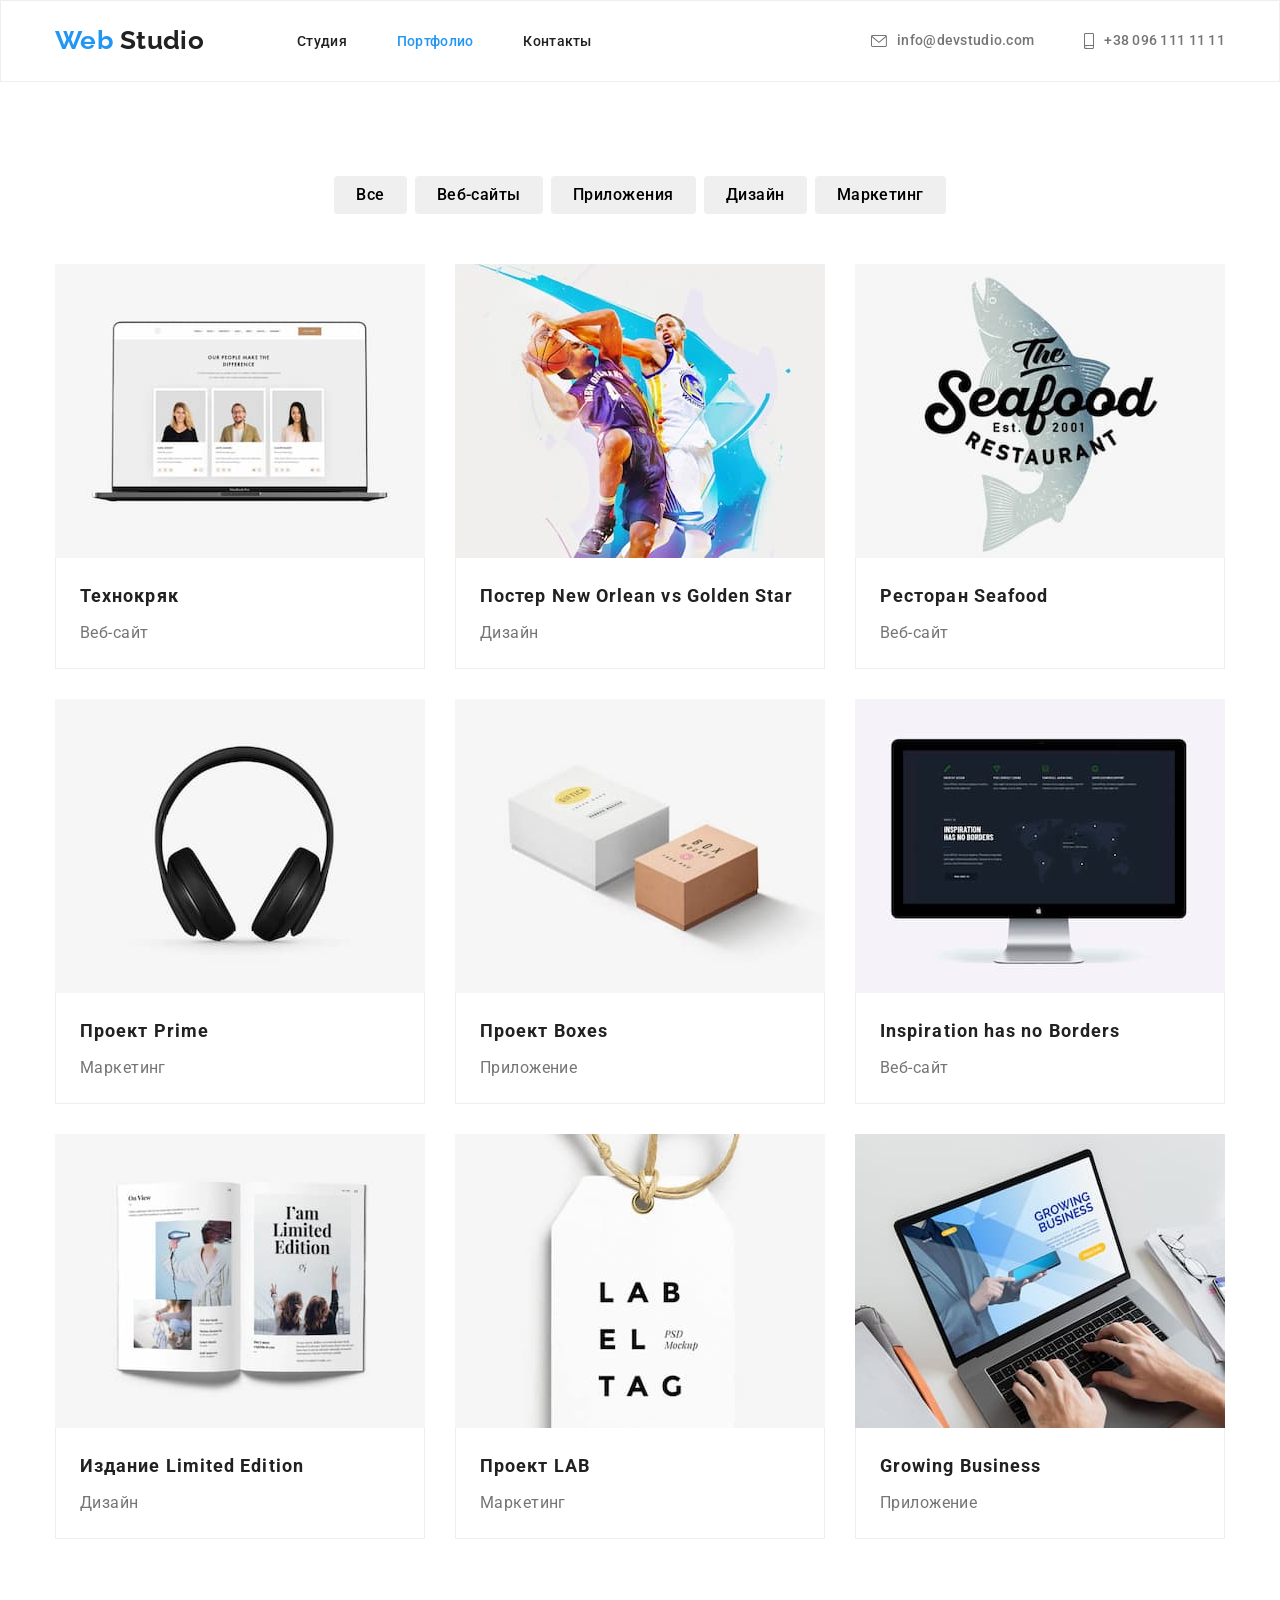
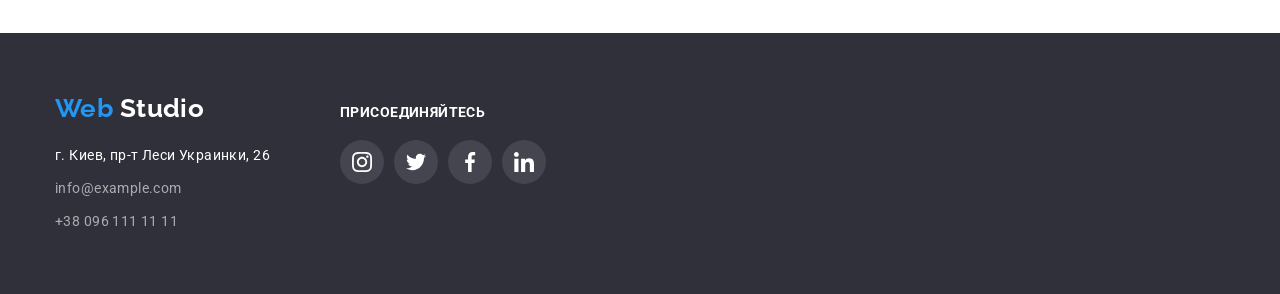
==== portfolio.html @ f7c2570b "base elements" ====
<!DOCTYPE html>
<html lang="ru">
  <head>
    <meta charset="UTF-8" />
    <meta name="viewport" content="width=device-width, initial-scale=1.0" />
    <title> Portfolio Page </title>
    <link rel="stylesheet" href="https://cdnjs.cloudflare.com/ajax/libs/modern-normalize/1.1.0/modern-normalize.css" integrity="sha512-Y0MM+V6ymRKN2zStTqzQ227DWhhp4Mzdo6gnlRnuaNCbc+YN/ZH0sBCLTM4M0oSy9c9VKiCvd4Jk44aCLrNS5Q==" crossorigin="anonymous" referrerpolicy="no-referrer" />
    <link rel="preconnect" href="https://fonts.googleapis.com">
<link rel="preconnect" href="https://fonts.gstatic.com" crossorigin>
<link href="https://fonts.googleapis.com/css2?family=Raleway:wght@700&family=Roboto:wght@400;500;700&display=swap" rel="stylesheet">
<link rel="stylesheet" type="text/css" href="./css/style.css"/>
</head>
  <body>
    <header class="header-border">
      <div class="container header-container">
      <nav class="main-nav">
        <a class="logo" href="./index.html" target="_blank" rel="noopener noreferrer">
          Web <span class="logo-studio-second">Studio</span>
        </a>
        <ul class="site-nav">

          <li><a class="in-nav-list" href="./index.html">Студия</a></li>
          <li><a class="in-nav-list current" href="./portfolio.html">Портфолио</a></li>
          <li><a class="in-nav-list" href="4.html">Контакты</a></li>
        </ul>
      </nav>
      <ul class="contacts">
        <li><a class="out-nav-list mail" href="mailto">
          <svg class="out-nav-icon" width="16" height="12">
            <use href="./images/icons.svg#icon-envelope"></use>
          </svg>
          info@devstudio.com </a></li>
        <li><a class="out-nav-list" href="tel">
          <svg class="out-nav-icon" width="10" height="16">
            <use href="./images/icons.svg#icon-smartphone"></use>
          </svg>
          +38 096 111 11 11 </a></li>
      </ul>
      </div>
    </header>

      <main>
        <section class="section">
        <div class="container">
        <h1 class="hidden-title">Портфоліо</h1>
          <ul class="buttons-list"> 
              <li><button class="buttons-portfolio" type="button">Все</button></li>
              <li><button class="buttons-portfolio" type="button">Веб-сайты</button></li>
              <li><button class="buttons-portfolio" type="button">Приложения</button></li>
              <li><button class="buttons-portfolio" type="button">Дизайн</button></li>
              <li><button class="buttons-portfolio" type="button">Маркетинг</button></li>
          </ul>
    
          <ul class="portfolio-list">
              <li class="portfolio-card">
                  <a class="imgbox-section" href="#">
                    <img src="./images/FP1.jpg" alt="Website" width="370" height="294">
                    <div class="image-card">
                  <h2 class="portfolio-title">Технокряк</h2>
                  <p class="photoes-p">Веб-сайт</p>
                </div>
                  </a>
              </li>
              <li class="portfolio-card">
                  <a class="imgbox-section" href="#">
                    <img src="./images/FP2.jpg" alt="Poster New Orlean vs Golden Star" width="370" height="294">
                    <div class="image-card">
                    <h2 class="portfolio-title">Постер New Orlean vs Golden Star</h2>
                    <p class="photoes-p">Дизайн</p>
                  </div>
                  </a>
              </li>
              <li class="portfolio-card">
               <a class="imgbox-section" href="#">
                <img src="./images/FP3.jpg" alt="Ресторан Seafood" width="370" height="294">
                <div class="image-card">
                <h2 class="portfolio-title">Ресторан Seafood</h2>
                <p class="photoes-p"> Веб-сайт</p>
              </div>
               </a>
            </li>
        <li class="portfolio-card">
          <a class="imgbox-section" href="#">
            <img src="./images/FP4.jpg" alt="Проект Prime" width="370" height="294">
            <div class="image-card">
          <h2 class="portfolio-title">Проект Prime</h2>
          <p class="photoes-p">Маркетинг</p>
        </div>
          </a>
      </li>
      <li class="portfolio-card">
        <a class="imgbox-section" href="#">
          <img src="./images/FP5.jpg" alt="Проект Boxes" width="370" height="294">
          <div class="image-card">
        <h2 class="portfolio-title">Проект Boxes</h2>
        <p class="photoes-p">Приложение</p>
      </div>
        </a>
    </li>
    <li class="portfolio-card">
        <a class="imgbox-section" href="#">
          <img src="./images/FP6.jpg" alt="Inspiration has no Borders" width="370" height="294">
          <div class="image-card">
        <h2 class="portfolio-title">Inspiration has no Borders</h2>
        <p class="photoes-p">Веб-сайт</p>
      </div>
        </a>
    </li>
    <li class="portfolio-card">
        <a class="imgbox-section" href="#">
          <img src="./images/FP7.jpg" alt="Limited Edition" width="370" height="294">
          <div class="image-card">
        <h2 class="portfolio-title">Издание Limited Edition</h2>
        <p class="photoes-p">Дизайн</p>
      </div>
        </a>
    </li>
    <li class="portfolio-card">
        <a class="imgbox-section" href="#">
          <img src="./images/FP8.jpg" alt="LAB" width="370" height="294">
          <div class="image-card">
        <h2 class="portfolio-title">Проект LAB</h2>
        <p class="photoes-p">Маркетинг</p>
      </div>
        </a>
    </li>
    <li class="portfolio-card">
        <a class="imgbox-section" href="#">
          <img src="./images/FP9.jpg" alt="Growing Business" width="370" height="294">
          <div class="image-card">
        <h2 class="portfolio-title">Growing Business</h2>
        <p class="photoes-p">Приложение</p>
      </div>
        </a>
    </li>
          </ul>
        </div>
      </section>
    </main>

   <!--footer conteiner-->
   <footer  class="footer-conteiner">
    <div class="container">
     <div class="footer-block">
      <div class="adress-block">
    <a class="logof" href="./index.html" target="_blank" rel="noopener noreferrer"> Web <span class="logo-studio-second-footer">Studio</span> </a>
    <address>
      <ul class="adress-list">
        <li>
          <a class="adress-conteiner address-link" href="https://bit.ly/3pXMvUd" target="_blank" rel="noopener noreferrer">
            г. Киев, пр-т Леси Украинки, 26
          </a>
        </li>
        <li><a class="contact-conteiner address-link" href="mailto:info@devstudio.com">info@example.com</a></li>
        <li><a class="contact-conteiner address-link" href="tel:+380961111111"> +38 096 111 11 11 </a></li>
      </ul>
    </address>
  </div>
    <div class="social-footer">
         <p class="social-p">присоединяйтесь</p>
         <ul class="social-list">
        <li class="social-item"> 
          <a class="social-link" href="instagram.com">
           <svg class="social-icon" width="20" height="20"> 
          <use href="./images/icons.svg#icon-instagram"></use>
        </svg>
      </a>
      </li>
        <li class="social-item">
          <a class="social-link" href="twitter.com">
          <svg class="social-icon"  width="20" height="20"> 
            <use href="./images/icons.svg#icon-twitter"></use>
          </svg>
        </a>
        </li>
        <li class="social-item">
          <a class="social-link" href="facebook.com">
          <svg class="social-icon" width="20" height="20"> 
            <use href="./images/icons.svg#icon-facebook"></use>
          </svg>
        </a>
        </li>
        <li class="social-item">
          <a class="social-link" href="linkedin.com">
          <svg class="social-icon"  width="20" height="20"> 
            <use href="./images/icons.svg#icon-linkedin"></use>
          </svg>
        </a>
        </li>
         </ul>
      </div>
    </div>
    </div>
  </footer>
  </body>
---- css/style.css ----
:root {
  --title-text-color: #212121;
  --accent-color: #2196F3;
  --text-color: #757575;
  --native-color: #FFFFFF;
  --footer-contact-color: rgba(255, 255, 255, 0.6);
  --dark-bg-color: #2F303A;
  --bg-btn-portfolio: #F5F4FA;
  --text-btn-color: rgba(0, 0, 0, 0.15);
  --card-color: #EEEEEE;
  --border-color:#ECECEC;
  --icons-color: #AFB1B8;
}

body {
font-family: 'Roboto', Raleway;
font-size: 14px;
background-color: var(--native-color);
letter-spacing: 0.03em;
}

p, h1, h2, h3, ul {
  margin: 0;
  padding: 0;
  list-style: none;
}

img {
  display: block;
}

.container {
  width: 1200px;
  margin-left: auto;
  margin-right: auto;
  padding-left: 15px;
  padding-right: 15px;
}

.section {
  padding-top: 94px;
  padding-bottom: 94px;
}
/* Header conteiner*/
header {
  display: flex;
  align-items: center;
  margin: auto;
  border-bottom: 1px solid var(--border-color);


}
.header-container {
  display: flex;
  align-items: center;
}

.main-nav {
  display: flex;
  align-items: center;
  margin-right: auto;
}

.logo {
margin-right: 93px;
padding-top: 24px;
padding-bottom: 25px;

font-family: 'Raleway';
font-weight: 700;
font-size: 26px;
line-height: 1.192;
text-decoration: none;
color: var(--accent-color)
}

.logo-studio-second{
 color: var(--title-text-color);
}

.logo-studio-second-footer{
color: var(--native-color);
}
.site-nav {
  display: flex;
  align-items: center;
  list-style: none;
  padding-left: 0;
  margin: 0;
}

.site-nav > li:not(:last-child) {
  margin-right: 50px;
}

.in-nav-list{
  padding-top: 32px;
  padding-bottom: 32px;
font-weight: 500;
line-height: 1.14;
letter-spacing: 0.02em;
color:var(--title-text-color);
text-decoration: none;
}
.in-nav-list.current {
  color: var(--accent-color);
}

.contacts {
  display: flex;
  align-items: center;
  padding-left: 0;
  margin: 0;
}

.out-nav-list{
  display: flex;
  align-items: center;
padding-top: 32px;
padding-bottom: 32px;
font-weight: 500;
line-height: 1.14;
letter-spacing: 0.02em;
color: var(--text-color);
text-decoration: none;
}

.mail {
  margin-right: 50px;
}

.in-nav-list:hover,.in-nav-list:focus,
.out-nav-list:hover, .out-nav-list:focus,
.contact-conteiner:hover, .contact-conteiner:focus,
.adress-conteiner:hover, .adress-conteiner:focus
{
  color:var(--accent-color);
}

.out-nav-icon {
  margin-right: 10px;
  fill: currentColor;
}


/* main conteiner index */
.hero-title-button{
  background: var(--dark-bg-color);
background-image: linear-gradient(
  to right,
   rgba(47, 48, 58, 0.4),
    rgba(47, 48, 58, 0.4)),
 url(../images/Img.jpg);
background-repeat: no-repeat;
background-size: cover;
background-position: center;
align-items: center;
padding-top: 200px;
padding-bottom: 200px;
max-width: 1600px;
height: 600px;
margin: 0 auto;
}

.title-container {
  display: flex;
  align-items: center;
  flex-direction: column;
}

.hero-title{
  margin: 0 auto;
  width: 696px;
font-weight: 900;
font-size: 44px;
line-height: 1.36;
text-align: center;
letter-spacing: 0.06em;
color: var(--native-color);
text-transform: uppercase;
}

.button-hero{
margin-top: 30px;
padding: 10px 32px;
border: none;
cursor: pointer;
font-weight: 700;
font-size: 16px;
line-height: 1.88;
display: flex;
align-items: center;
text-align: center;
letter-spacing: 0.06em;
color: var(--native-color);
background: var(--accent-color);
box-shadow: 0px 4px 4px var(--text-btn-color);
border-radius: 4px;
}

/*Title section*/

.second-title{
font-weight: 700;
font-size: 36px;
line-height: 1.166;
text-align: center;
color: var(--title-text-color)
}

.third-title{
font-weight: 700;
font-size: 14px;
line-height: 1.142;
color: var(--title-text-color);

}

.member-title {
font-weight: 500;
font-size: 16px;
line-height: 1.142;
color: var(--title-text-color);
text-align:center
}
.text-title {
  text-transform: uppercase;
  margin-bottom: 10px;
}

.hidden-title{
  display: none;
     position: absolute;    
      width: 1px;    
       height: 1px;   
      margin: -1px;   
       padding: 0;    
        overflow: hidden;   
          border: 0;    
           clip: rect(0 0 0 0); 
}

.portfolio-title {
  font-weight: 700;
  font-size: 18px;
  line-height: 2.000;
  letter-spacing: 0.06em;
  color: var(--title-text-color)
}

/*about product section*/
.project-section {
  padding-top: 0;
}

.product-list {
  display: flex;
}

.product-list> li:not(:last-child) {
  margin-right: 30px;
}

.about-product-p{
  width: 270px;
  line-height: 1.71;
  color: var(--text-color);
}

.project-title {
  margin-bottom: 50px;
}
.project-list {
  display: flex;
}

.project-list> li:not(:last-child) {
  margin-right: 30px;
}
.team-section {
  background-color: var(--bg-btn-portfolio);
  margin-top: 0;
  margin-bottom: 0;
}

.team-title {
  margin-bottom: 50px;
}
.team-list {
  display: flex;
}

.our-team-p{
margin-top: 10px;
font-size: 16px;
line-height: 1.187;
text-align: center;
color: var(--text-color);
}

.members {
background: var(--native-color);
width: 270px;
  margin-bottom: 0;
}

.members:not(:last-child) {
  margin-right: 30px;
}
.member-card {
  padding-top: 30px;
  padding-bottom: 30px;
  border-radius: 0px 0px 4px 4px;
  box-shadow: 0px 1px 3px rgba(0, 0, 0, 0.12), 0px 1px 1px rgba(0, 0, 0, 0.14), 0px 2px 1px rgba(0, 0, 0, 0.2);
}

.social-network-list {
  display: flex;
  justify-content: center;
  margin-top: 16px;
}

.social-network-link:not(:last-child) {
  margin-right: 10px;
}

.social-network {
  display: flex;
  justify-content: center;
  align-items: center;
  color: var(--icons-color);
  width: 44px;
  height: 44px;
  border-radius: 50%;
}

.social-network:hover,
.social-network:focus {
  color: var(--native-color);
  background-color: var(--accent-color);
}

.icon-social {
  fill: currentColor;
}

/* main conteiner portfolio */
.header-border {
  border: 1px solid var(--card-color);
}

.buttons-list {
  display: flex;
  justify-content: center;
  margin-bottom: 50px;
}
.buttons-list >li:not(:last-child) {
  margin-right: 8px;
}

.buttons-portfolio:hover{
  background: var(--accent-color); 
  color: var(--native-color); 
  box-shadow: 0px 3px 1px rgba(0, 0, 0, 0.1), 0px 1px 2px rgba(0, 0, 0, 0.08), 0px 2px 2px rgba(0, 0, 0, 0.12);

}
.buttons-portfolio:focus{
  background: var(--accent-color);
  color: var(--native-color);
  box-shadow: 0px 3px 1px rgba(0, 0, 0, 0.1), 0px 1px 2px rgba(0, 0, 0, 0.08), 0px 2px 2px rgba(0, 0, 0, 0.12);
}
.buttons-portfolio{
  cursor: pointer;
  font-weight: 500;
  font-size: 16px;
  line-height: 1.62;
  text-align: center;
  letter-spacing: 0.03em;
  border-radius: 4px;
  border: none;
  padding: 6px 22px;
  }

  .portfolio-list {
  display: flex;
  flex-wrap: wrap;
  }

  .portfolio-card {
    width: 370px;
    margin-right: 30px;
    margin-bottom: 30px;
    background: var(--native-color);

  }

  .imgbox-section:hover {
    box-shadow: 0px 1px 1px rgba(0, 0, 0, 0.12), 0px 4px 4px rgba(0, 0, 0, 0.06), 1px 4px 6px rgba(0, 0, 0, 0.16);

  }
  
  .portfolio-card:nth-child(3n) {
    margin-right: 0;
  }

  .portfolio-card:nth-last-child(-n + 3) {
    margin-bottom: 0;
  }
  
.image-card {
padding: 20px 24px 20px 24px;
border-bottom: 1px solid var(--card-color);
border-left: 1px solid var(--card-color);
border-right: 1px solid var(--card-color);
  }

.photoes-p{
  margin-top: 4px;
font-size: 16px;
line-height: 1.875;
color: var(--text-color);
}

.imgbox-section {
  text-decoration: none;
  display: block;

}

/* footer conteiner */

.logof {
  display: inline-block;
  margin-bottom: 20px;
  font-family: 'Raleway';
font-weight: 700;
font-size: 26px;
line-height: 1.192;
text-decoration: none;
color: var(--accent-color)
}

.footer-conteiner{
background: var(--dark-bg-color);
padding-top: 60px;
padding-bottom: 60px;
}

.contact-conteiner{
font-style: normal;
line-height: 1.714;
color: var(--footer-contact-color);
text-decoration: none;
}

.adress-conteiner{
font-style: normal;
line-height: 1.714;
color: var(--native-color);
text-decoration: none;
}

.address-link {
  display: inline-block;
}

.adress-list> li:not(:last-child) {
  margin-bottom: 9px;
}
.footer-block{
  display: flex;
  flex-wrap: wrap;
  align-items: baseline;
}

.social-footer {
  margin-left: 70px;
  justify-content: center;
}

.social-p {
font-weight: 700;
font-size: 14px;
line-height: 1.142;
letter-spacing: 0.03em;
text-transform: uppercase;
color:var(--native-color);
margin-bottom: 20px;
}

/* Icons section*/

.clients-list{
  margin-top: 50px;
  display: flex;
  justify-content: center;
  align-items: center;
}

.clients-list> li:not(:last-child) {
  margin-right: 30px;
}

.company-item {
  display: flex;
  justify-content: center;
  align-items: center;
  width: 170px;
  height: 92px;
  color: var(--icons-color);
  border: 1px solid var(--icons-color);
  border-radius: 4px;
}

.clients-logo {
  fill: currentColor;
}

.company-item:hover, .company-item:focus {
  color: var(--accent-color);
  border: 1px solid var(--accent-color);
}

.square-product-icon{
  display: flex;
  justify-content: center;
  align-items: center;
  width: 270px;
  height: 120px;
  background: var(--bg-btn-portfolio);
  border-radius: 4px;
  margin-bottom: 30px;
}
.product-icon {
  fill: var(--title-text-color);
}

.social-list {
display: flex;
}
.social-list>li:not(:last-child){
  margin-right: 10px;
}

.social-link {
  display: flex;
  justify-content: center;
  align-items: center;
  color: var(--native-color);
  background-color: rgba(255, 255, 255, 0.1);
  width: 44px;
  height: 44px;
  border-radius: 50%;
}
.social-icon {
  fill: currentColor;
}
.social-link:hover, .social-link:focus {
  background-color: var(--accent-color);
  color: var(--native-color);
}
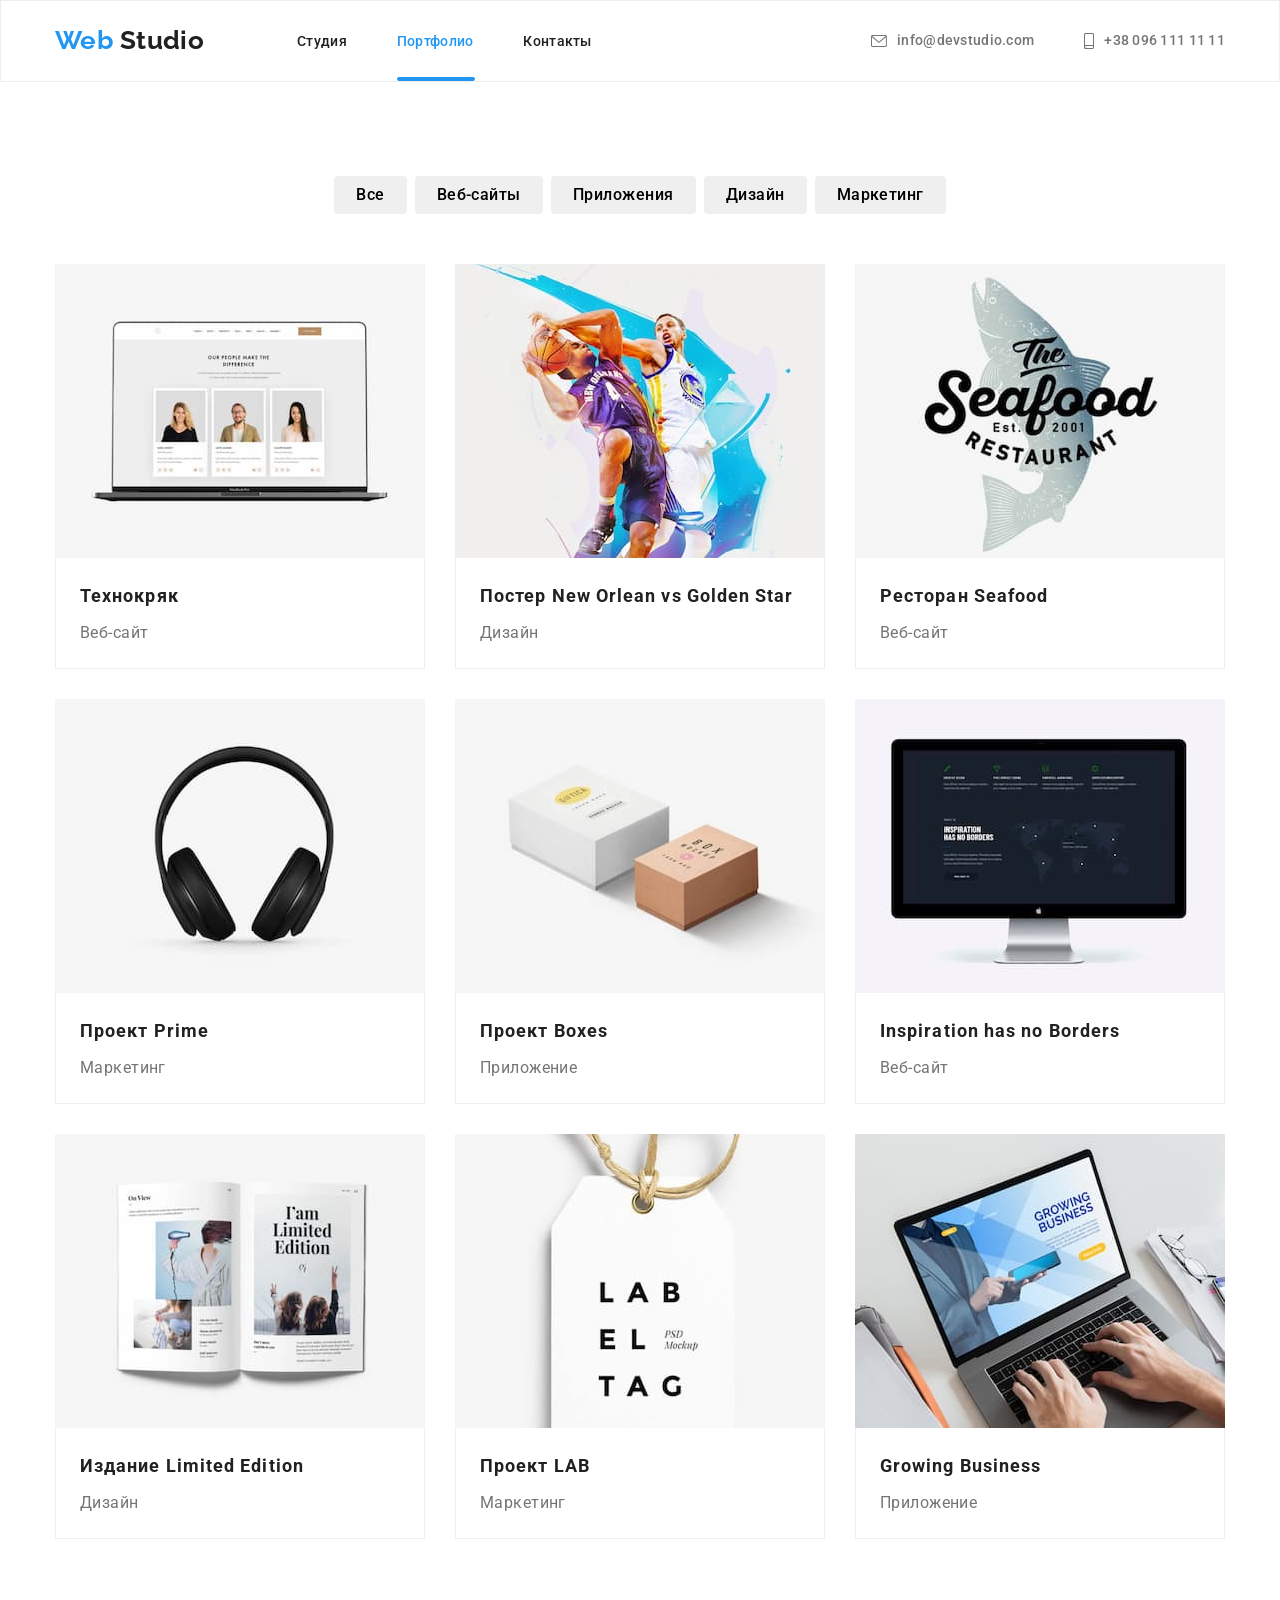
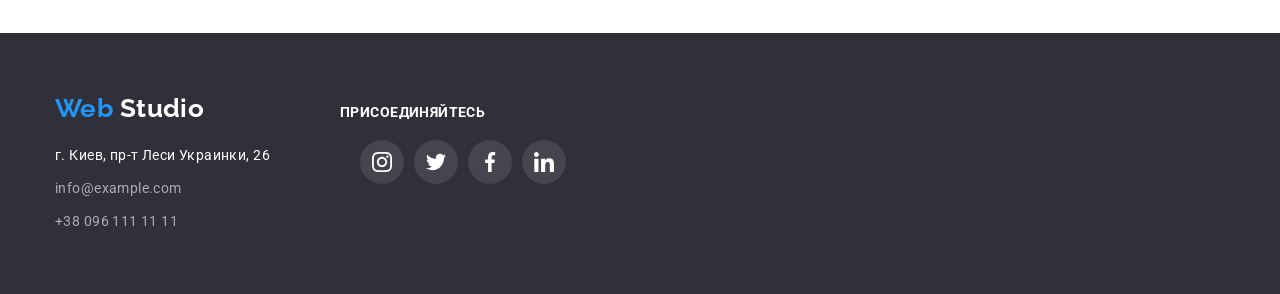
==== commit f1b994cc: "result" ====
--- a/portfolio.html
+++ b/portfolio.html
@@ -3,193 +3,280 @@
   <head>
     <meta charset="UTF-8" />
     <meta name="viewport" content="width=device-width, initial-scale=1.0" />
-    <title> Portfolio Page </title>
-    <link rel="stylesheet" href="https://cdnjs.cloudflare.com/ajax/libs/modern-normalize/1.1.0/modern-normalize.css" integrity="sha512-Y0MM+V6ymRKN2zStTqzQ227DWhhp4Mzdo6gnlRnuaNCbc+YN/ZH0sBCLTM4M0oSy9c9VKiCvd4Jk44aCLrNS5Q==" crossorigin="anonymous" referrerpolicy="no-referrer" />
-    <link rel="preconnect" href="https://fonts.googleapis.com">
-<link rel="preconnect" href="https://fonts.gstatic.com" crossorigin>
-<link href="https://fonts.googleapis.com/css2?family=Raleway:wght@700&family=Roboto:wght@400;500;700&display=swap" rel="stylesheet">
-<link rel="stylesheet" type="text/css" href="./css/style.css"/>
-</head>
+    <title>Portfolio Page</title>
+    <link
+      rel="stylesheet"
+      href="https://cdnjs.cloudflare.com/ajax/libs/modern-normalize/1.1.0/modern-normalize.css"
+      integrity="sha512-Y0MM+V6ymRKN2zStTqzQ227DWhhp4Mzdo6gnlRnuaNCbc+YN/ZH0sBCLTM4M0oSy9c9VKiCvd4Jk44aCLrNS5Q=="
+      crossorigin="anonymous"
+      referrerpolicy="no-referrer"
+    />
+    <link rel="preconnect" href="https://fonts.googleapis.com" />
+    <link rel="preconnect" href="https://fonts.gstatic.com" crossorigin />
+    <link
+      href="https://fonts.googleapis.com/css2?family=Raleway:wght@700&family=Roboto:wght@400;500;700&display=swap"
+      rel="stylesheet"
+    />
+    <link rel="stylesheet" type="text/css" href="./css/style.css" />
+  </head>
   <body>
     <header class="header-border">
       <div class="container header-container">
-      <nav class="main-nav">
-        <a class="logo" href="./index.html" target="_blank" rel="noopener noreferrer">
-          Web <span class="logo-studio-second">Studio</span>
-        </a>
-        <ul class="site-nav">
-
-          <li><a class="in-nav-list" href="./index.html">Студия</a></li>
-          <li><a class="in-nav-list current" href="./portfolio.html">Портфолио</a></li>
-          <li><a class="in-nav-list" href="4.html">Контакты</a></li>
+        <nav class="main-nav">
+          <a class="logo" href="./index.html" target="_blank" rel="noopener noreferrer">
+            Web <span class="logo-studio-second">Studio</span>
+          </a>
+          <ul class="site-nav">
+            <li><a class="in-nav-list" href="./index.html">Студия</a></li>
+            <li><a class="in-nav-list current portfolio" href="./portfolio.html">Портфолио</a></li>
+            <li><a class="in-nav-list" href="4.html">Контакты</a></li>
+          </ul>
+        </nav>
+        <ul class="contacts">
+          <li>
+            <a class="out-nav-list mail" href="mailto">
+              <svg class="out-nav-icon" width="16" height="12">
+                <use href="./images/icons.svg#icon-envelope"></use>
+              </svg>
+              info@devstudio.com
+            </a>
+          </li>
+          <li>
+            <a class="out-nav-list" href="tel">
+              <svg class="out-nav-icon" width="10" height="16">
+                <use href="./images/icons.svg#icon-smartphone"></use>
+              </svg>
+              +38 096 111 11 11
+            </a>
+          </li>
         </ul>
-      </nav>
-      <ul class="contacts">
-        <li><a class="out-nav-list mail" href="mailto">
-          <svg class="out-nav-icon" width="16" height="12">
-            <use href="./images/icons.svg#icon-envelope"></use>
-          </svg>
-          info@devstudio.com </a></li>
-        <li><a class="out-nav-list" href="tel">
-          <svg class="out-nav-icon" width="10" height="16">
-            <use href="./images/icons.svg#icon-smartphone"></use>
-          </svg>
-          +38 096 111 11 11 </a></li>
-      </ul>
       </div>
     </header>
 
-      <main>
-        <section class="section">
+    <main>
+      <section class="section">
         <div class="container">
-        <h1 class="hidden-title">Портфоліо</h1>
-          <ul class="buttons-list"> 
-              <li><button class="buttons-portfolio" type="button">Все</button></li>
-              <li><button class="buttons-portfolio" type="button">Веб-сайты</button></li>
-              <li><button class="buttons-portfolio" type="button">Приложения</button></li>
-              <li><button class="buttons-portfolio" type="button">Дизайн</button></li>
-              <li><button class="buttons-portfolio" type="button">Маркетинг</button></li>
+          <h1 class="hidden-title">Портфоліо</h1>
+          <ul class="buttons-list">
+            <li><button class="buttons-portfolio" type="button">Все</button></li>
+            <li><button class="buttons-portfolio" type="button">Веб-сайты</button></li>
+            <li><button class="buttons-portfolio" type="button">Приложения</button></li>
+            <li><button class="buttons-portfolio" type="button">Дизайн</button></li>
+            <li><button class="buttons-portfolio" type="button">Маркетинг</button></li>
           </ul>
-    
+
           <ul class="portfolio-list">
-              <li class="portfolio-card">
-                  <a class="imgbox-section" href="#">
-                    <img src="./images/FP1.jpg" alt="Website" width="370" height="294">
-                    <div class="image-card">
+            <li class="portfolio-card">
+              <a class="imgbox-section" href="#">
+                <img src="./images/FP1.jpg" alt="Website" width="370" height="294" />
+                <p class="card-overlay">
+                  Ресурс предлагает комплексные предложения с разным уровнем функционала и сервисов.
+                  Все это позволит посетителю получить исчерпывающие сведения о компании или частном
+                  лице.
+                </p>
+                <div class="image-card">
                   <h2 class="portfolio-title">Технокряк</h2>
                   <p class="photoes-p">Веб-сайт</p>
                 </div>
-                  </a>
-              </li>
-              <li class="portfolio-card">
-                  <a class="imgbox-section" href="#">
-                    <img src="./images/FP2.jpg" alt="Poster New Orlean vs Golden Star" width="370" height="294">
-                    <div class="image-card">
-                    <h2 class="portfolio-title">Постер New Orlean vs Golden Star</h2>
-                    <p class="photoes-p">Дизайн</p>
-                  </div>
-                  </a>
-              </li>
-              <li class="portfolio-card">
-               <a class="imgbox-section" href="#">
-                <img src="./images/FP3.jpg" alt="Ресторан Seafood" width="370" height="294">
-                <div class="image-card">
-                <h2 class="portfolio-title">Ресторан Seafood</h2>
-                <p class="photoes-p"> Веб-сайт</p>
-              </div>
-               </a>
-            </li>
-        <li class="portfolio-card">
-          <a class="imgbox-section" href="#">
-            <img src="./images/FP4.jpg" alt="Проект Prime" width="370" height="294">
-            <div class="image-card">
-          <h2 class="portfolio-title">Проект Prime</h2>
-          <p class="photoes-p">Маркетинг</p>
-        </div>
-          </a>
-      </li>
-      <li class="portfolio-card">
-        <a class="imgbox-section" href="#">
-          <img src="./images/FP5.jpg" alt="Проект Boxes" width="370" height="294">
-          <div class="image-card">
-        <h2 class="portfolio-title">Проект Boxes</h2>
-        <p class="photoes-p">Приложение</p>
-      </div>
-        </a>
-    </li>
-    <li class="portfolio-card">
-        <a class="imgbox-section" href="#">
-          <img src="./images/FP6.jpg" alt="Inspiration has no Borders" width="370" height="294">
-          <div class="image-card">
-        <h2 class="portfolio-title">Inspiration has no Borders</h2>
-        <p class="photoes-p">Веб-сайт</p>
-      </div>
-        </a>
-    </li>
-    <li class="portfolio-card">
-        <a class="imgbox-section" href="#">
-          <img src="./images/FP7.jpg" alt="Limited Edition" width="370" height="294">
-          <div class="image-card">
-        <h2 class="portfolio-title">Издание Limited Edition</h2>
-        <p class="photoes-p">Дизайн</p>
-      </div>
-        </a>
-    </li>
-    <li class="portfolio-card">
-        <a class="imgbox-section" href="#">
-          <img src="./images/FP8.jpg" alt="LAB" width="370" height="294">
-          <div class="image-card">
-        <h2 class="portfolio-title">Проект LAB</h2>
-        <p class="photoes-p">Маркетинг</p>
-      </div>
-        </a>
-    </li>
-    <li class="portfolio-card">
-        <a class="imgbox-section" href="#">
-          <img src="./images/FP9.jpg" alt="Growing Business" width="370" height="294">
-          <div class="image-card">
-        <h2 class="portfolio-title">Growing Business</h2>
-        <p class="photoes-p">Приложение</p>
-      </div>
-        </a>
-    </li>
+              </a>
+            </li>
+            <li class="portfolio-card">
+              <a class="imgbox-section" href="#">
+                <img
+                  src="./images/FP2.jpg"
+                  alt="Poster New Orlean vs Golden Star"
+                  width="370"
+                  height="294"
+                />
+                <p class="card-overlay">
+                  Ресурс предлагает комплексные предложения с разным уровнем функционала и сервисов.
+                  Все это позволит посетителю получить исчерпывающие сведения о компании или частном
+                  лице.
+                </p>
+                <div class="image-card">
+                  <h2 class="portfolio-title">Постер New Orlean vs Golden Star</h2>
+                  <p class="photoes-p">Дизайн</p>
+                </div>
+              </a>
+            </li>
+            <li class="portfolio-card">
+              <a class="imgbox-section" href="#">
+                <img src="./images/FP3.jpg" alt="Ресторан Seafood" width="370" height="294" />
+                <p class="card-overlay">
+                  Ресурс предлагает комплексные предложения с разным уровнем функционала и сервисов.
+                  Все это позволит посетителю получить исчерпывающие сведения о компании или частном
+                  лице.
+                </p>
+                <div class="image-card">
+                  <h2 class="portfolio-title">Ресторан Seafood</h2>
+                  <p class="photoes-p">Веб-сайт</p>
+                </div>
+              </a>
+            </li>
+            <li class="portfolio-card">
+              <a class="imgbox-section" href="#">
+                <img src="./images/FP4.jpg" alt="Проект Prime" width="370" height="294" />
+                <p class="card-overlay">
+                  Ресурс предлагает комплексные предложения с разным уровнем функционала и сервисов.
+                  Все это позволит посетителю получить исчерпывающие сведения о компании или частном
+                  лице.
+                </p>
+                <div class="image-card">
+                  <h2 class="portfolio-title">Проект Prime</h2>
+                  <p class="photoes-p">Маркетинг</p>
+                </div>
+              </a>
+            </li>
+            <li class="portfolio-card">
+              <a class="imgbox-section" href="#">
+                <img src="./images/FP5.jpg" alt="Проект Boxes" width="370" height="294" />
+                <p class="card-overlay">
+                  Ресурс предлагает комплексные предложения с разным уровнем функционала и сервисов.
+                  Все это позволит посетителю получить исчерпывающие сведения о компании или частном
+                  лице.
+                </p>
+                <div class="image-card">
+                  <h2 class="portfolio-title">Проект Boxes</h2>
+                  <p class="photoes-p">Приложение</p>
+                </div>
+              </a>
+            </li>
+            <li class="portfolio-card">
+              <a class="imgbox-section" href="#">
+                <img
+                  src="./images/FP6.jpg"
+                  alt="Inspiration has no Borders"
+                  width="370"
+                  height="294"
+                />
+                <p class="card-overlay">
+                  Ресурс предлагает комплексные предложения с разным уровнем функционала и сервисов.
+                  Все это позволит посетителю получить исчерпывающие сведения о компании или частном
+                  лице.
+                </p>
+                <div class="image-card">
+                  <h2 class="portfolio-title">Inspiration has no Borders</h2>
+                  <p class="photoes-p">Веб-сайт</p>
+                </div>
+              </a>
+            </li>
+            <li class="portfolio-card">
+              <a class="imgbox-section" href="#">
+                <img src="./images/FP7.jpg" alt="Limited Edition" width="370" height="294" />
+                <p class="card-overlay">
+                  Ресурс предлагает комплексные предложения с разным уровнем функционала и сервисов.
+                  Все это позволит посетителю получить исчерпывающие сведения о компании или частном
+                  лице.
+                </p>
+                <div class="image-card">
+                  <h2 class="portfolio-title">Издание Limited Edition</h2>
+                  <p class="photoes-p">Дизайн</p>
+                </div>
+              </a>
+            </li>
+            <li class="portfolio-card">
+              <a class="imgbox-section" href="#">
+                <img src="./images/FP8.jpg" alt="LAB" width="370" height="294" />
+                <p class="card-overlay">
+                  Ресурс предлагает комплексные предложения с разным уровнем функционала и сервисов.
+                  Все это позволит посетителю получить исчерпывающие сведения о компании или частном
+                  лице.
+                </p>
+                <div class="image-card">
+                  <h2 class="portfolio-title">Проект LAB</h2>
+                  <p class="photoes-p">Маркетинг</p>
+                </div>
+              </a>
+            </li>
+            <li class="portfolio-card">
+              <a class="imgbox-section" href="#">
+                <img src="./images/FP9.jpg" alt="Growing Business" width="370" height="294" />
+                <p class="card-overlay">
+                  Ресурс предлагает комплексные предложения с разным уровнем функционала и сервисов.
+                  Все это позволит посетителю получить исчерпывающие сведения о компании или частном
+                  лице.
+                </p>
+                <div class="image-card">
+                  <h2 class="portfolio-title">Growing Business</h2>
+                  <p class="photoes-p">Приложение</p>
+                </div>
+              </a>
+            </li>
           </ul>
         </div>
       </section>
     </main>
 
-   <!--footer conteiner-->
-   <footer  class="footer-conteiner">
-    <div class="container">
-     <div class="footer-block">
-      <div class="adress-block">
-    <a class="logof" href="./index.html" target="_blank" rel="noopener noreferrer"> Web <span class="logo-studio-second-footer">Studio</span> </a>
-    <address>
-      <ul class="adress-list">
-        <li>
-          <a class="adress-conteiner address-link" href="https://bit.ly/3pXMvUd" target="_blank" rel="noopener noreferrer">
-            г. Киев, пр-т Леси Украинки, 26
-          </a>
-        </li>
-        <li><a class="contact-conteiner address-link" href="mailto:info@devstudio.com">info@example.com</a></li>
-        <li><a class="contact-conteiner address-link" href="tel:+380961111111"> +38 096 111 11 11 </a></li>
-      </ul>
-    </address>
-  </div>
-    <div class="social-footer">
-         <p class="social-p">присоединяйтесь</p>
-         <ul class="social-list">
-        <li class="social-item"> 
-          <a class="social-link" href="instagram.com">
-           <svg class="social-icon" width="20" height="20"> 
-          <use href="./images/icons.svg#icon-instagram"></use>
-        </svg>
-      </a>
-      </li>
-        <li class="social-item">
-          <a class="social-link" href="twitter.com">
-          <svg class="social-icon"  width="20" height="20"> 
-            <use href="./images/icons.svg#icon-twitter"></use>
-          </svg>
-        </a>
-        </li>
-        <li class="social-item">
-          <a class="social-link" href="facebook.com">
-          <svg class="social-icon" width="20" height="20"> 
-            <use href="./images/icons.svg#icon-facebook"></use>
-          </svg>
-        </a>
-        </li>
-        <li class="social-item">
-          <a class="social-link" href="linkedin.com">
-          <svg class="social-icon"  width="20" height="20"> 
-            <use href="./images/icons.svg#icon-linkedin"></use>
-          </svg>
-        </a>
-        </li>
-         </ul>
+    <!--footer conteiner-->
+    <footer class="footer-conteiner">
+      <div class="container">
+        <div class="footer-block">
+          <div class="adress-block">
+            <a class="logof" href="./index.html" target="_blank" rel="noopener noreferrer">
+              Web <span class="logo-studio-second-footer">Studio</span>
+            </a>
+            <address>
+              <ul class="adress-list">
+                <li>
+                  <a
+                    class="adress-conteiner address-link"
+                    href="https://bit.ly/3pXMvUd"
+                    target="_blank"
+                    rel="noopener noreferrer"
+                  >
+                    г. Киев, пр-т Леси Украинки, 26
+                  </a>
+                </li>
+                <li>
+                  <a class="contact-conteiner address-link" href="mailto:info@devstudio.com"
+                    >info@example.com</a
+                  >
+                </li>
+                <li>
+                  <a class="contact-conteiner address-link" href="tel:+380961111111">
+                    +38 096 111 11 11
+                  </a>
+                </li>
+              </ul>
+            </address>
+          </div>
+          <div class="social-footer">
+            <p class="social-p">присоединяйтесь</p>
+            <ul class="social-list">
+              <li class="social-item"></li>
+              <li class="social-item"></li>
+              <li class="social-item">
+                <a class="social-link" href="instagram.com">
+                  <svg class="social-icon" width="20" height="20">
+                    <use href="./images/icons.svg#icon-instagram"></use>
+                  </svg>
+                </a>
+              </li>
+              <li class="social-item">
+                <a class="social-link" href="twitter.com">
+                  <svg class="social-icon" width="20" height="20">
+                    <use href="./images/icons.svg#icon-twitter"></use>
+                  </svg>
+                </a>
+              </li>
+              <li class="social-item">
+                <a class="social-link" href="facebook.com">
+                  <svg class="social-icon" width="20" height="20">
+                    <use href="./images/icons.svg#icon-facebook"></use>
+                  </svg>
+                </a>
+              </li>
+              <li class="social-item">
+                <a class="social-link" href="linkedin.com">
+                  <svg class="social-icon" width="20" height="20">
+                    <use href="./images/icons.svg#icon-linkedin"></use>
+                  </svg>
+                </a>
+              </li>
+            </ul>
+          </div>
+        </div>
       </div>
-    </div>
-    </div>
-  </footer>
-  </body>+    </footer>
+  </body>
+</html>
--- a/css/style.css
+++ b/css/style.css
@@ -1,15 +1,15 @@
 :root {
-  --title-text-color: #212121;
-  --accent-color: #2196F3;
-  --text-color: #757575;
-  --native-color: #FFFFFF;
-  --footer-contact-color: rgba(255, 255, 255, 0.6);
-  --dark-bg-color: #2F303A;
-  --bg-btn-portfolio: #F5F4FA;
-  --text-btn-color: rgba(0, 0, 0, 0.15);
-  --card-color: #EEEEEE;
-  --border-color:#ECECEC;
-  --icons-color: #AFB1B8;
+--title-text-color: #212121;
+--accent-color: #2196F3;
+--text-color: #757575;
+--native-color: #FFFFFF;
+--footer-contact-color: rgba(255, 255, 255, 0.6);
+--dark-bg-color: #2F303A;
+--bg-btn-portfolio: #F5F4FA;
+--text-btn-color: rgba(0, 0, 0, 0.15);
+--card-color: #EEEEEE;
+--border-color:#ECECEC;
+--icons-color: #AFB1B8;
 }
 
 body {
@@ -20,45 +20,46 @@
 }
 
 p, h1, h2, h3, ul {
-  margin: 0;
-  padding: 0;
-  list-style: none;
+margin: 0;
+padding: 0;
+list-style: none;
 }
 
 img {
-  display: block;
+display: block;
 }
 
 .container {
-  width: 1200px;
-  margin-left: auto;
-  margin-right: auto;
-  padding-left: 15px;
-  padding-right: 15px;
+width: 1200px;
+margin-left: auto;
+margin-right: auto;
+padding-left: 15px;
+padding-right: 15px;
 }
 
 .section {
-  padding-top: 94px;
-  padding-bottom: 94px;
-}
+padding-top: 94px;
+padding-bottom: 94px;
+}
+
 /* Header conteiner*/
 header {
-  display: flex;
-  align-items: center;
-  margin: auto;
-  border-bottom: 1px solid var(--border-color);
-
-
-}
+display: flex;
+align-items: center;
+margin: auto;
+border-bottom: 1px solid var(--border-color);
+
+}
+
 .header-container {
-  display: flex;
-  align-items: center;
+display: flex;
+align-items: center;
 }
 
 .main-nav {
-  display: flex;
-  align-items: center;
-  margin-right: auto;
+display: flex;
+align-items: center;
+margin-right: auto;
 }
 
 .logo {
@@ -75,47 +76,73 @@
 }
 
 .logo-studio-second{
- color: var(--title-text-color);
+color: var(--title-text-color);
 }
 
 .logo-studio-second-footer{
 color: var(--native-color);
 }
+
 .site-nav {
-  display: flex;
-  align-items: center;
-  list-style: none;
-  padding-left: 0;
-  margin: 0;
+display: flex;
+align-items: center;
+list-style: none;
+padding-left: 0;
+margin: 0;
 }
 
 .site-nav > li:not(:last-child) {
-  margin-right: 50px;
+margin-right: 50px;
 }
 
 .in-nav-list{
-  padding-top: 32px;
-  padding-bottom: 32px;
+position: relative;
+padding-top: 32px;
+padding-bottom: 32px;
 font-weight: 500;
 line-height: 1.14;
 letter-spacing: 0.02em;
 color:var(--title-text-color);
 text-decoration: none;
+
+transition: color 250ms cubic-bezier(0.4, 0, 0.2, 1);
 }
 .in-nav-list.current {
-  color: var(--accent-color);
+color: var(--accent-color);
 }
 
 .contacts {
-  display: flex;
-  align-items: center;
-  padding-left: 0;
-  margin: 0;
-}
-
-.out-nav-list{
-  display: flex;
-  align-items: center;
+display: flex;
+align-items: center;
+padding-left: 0;
+margin: 0;
+}
+
+.in-nav-list.current.studio::after{
+display: block;
+width: 48px;
+height: 4px;
+position: absolute;
+content: '';
+background-color: var(--accent-color);
+border-radius: 2px;
+margin-top: 28px;
+}
+
+.in-nav-list.current.portfolio::after{
+display: block;
+width: 78px;
+height: 4px;
+position: absolute;
+content: '';
+background-color: var(--accent-color);
+border-radius: 2px;
+margin-top: 28px;
+}
+
+.out-nav-list {
+display: flex;
+align-items: center;
 padding-top: 32px;
 padding-bottom: 32px;
 font-weight: 500;
@@ -123,10 +150,12 @@
 letter-spacing: 0.02em;
 color: var(--text-color);
 text-decoration: none;
+
+transition: color 250ms cubic-bezier(0.4, 0, 0.2, 1);
 }
 
 .mail {
-  margin-right: 50px;
+margin-right: 50px;
 }
 
 .in-nav-list:hover,.in-nav-list:focus,
@@ -134,23 +163,23 @@
 .contact-conteiner:hover, .contact-conteiner:focus,
 .adress-conteiner:hover, .adress-conteiner:focus
 {
-  color:var(--accent-color);
+color:var(--accent-color);
 }
 
 .out-nav-icon {
-  margin-right: 10px;
-  fill: currentColor;
+margin-right: 10px;
+fill: currentColor;
 }
 
 
 /* main conteiner index */
 .hero-title-button{
-  background: var(--dark-bg-color);
+background: var(--dark-bg-color);
 background-image: linear-gradient(
-  to right,
-   rgba(47, 48, 58, 0.4),
-    rgba(47, 48, 58, 0.4)),
- url(../images/Img.jpg);
+to right,
+rgba(47, 48, 58, 0.4),
+rgba(47, 48, 58, 0.4)),
+url(../images/Img.jpg);
 background-repeat: no-repeat;
 background-size: cover;
 background-position: center;
@@ -163,14 +192,14 @@
 }
 
 .title-container {
-  display: flex;
-  align-items: center;
-  flex-direction: column;
+display: flex;
+align-items: center;
+flex-direction: column;
 }
 
 .hero-title{
-  margin: 0 auto;
-  width: 696px;
+margin: 0 auto;
+width: 696px;
 font-weight: 900;
 font-size: 44px;
 line-height: 1.36;
@@ -224,70 +253,92 @@
 text-align:center
 }
 .text-title {
-  text-transform: uppercase;
-  margin-bottom: 10px;
+text-transform: uppercase;
+margin-bottom: 10px;
 }
 
 .hidden-title{
-  display: none;
-     position: absolute;    
-      width: 1px;    
-       height: 1px;   
-      margin: -1px;   
-       padding: 0;    
-        overflow: hidden;   
-          border: 0;    
-           clip: rect(0 0 0 0); 
+display: none;
+position: absolute;    
+width: 1px;    
+height: 1px;   
+margin: -1px;   
+padding: 0;    
+overflow: hidden;   
+  border: 0;    
+    clip: rect(0 0 0 0); 
 }
 
 .portfolio-title {
-  font-weight: 700;
-  font-size: 18px;
-  line-height: 2.000;
-  letter-spacing: 0.06em;
-  color: var(--title-text-color)
+font-weight: 700;
+font-size: 18px;
+line-height: 2.000;
+letter-spacing: 0.06em;
+color: var(--title-text-color)
 }
 
 /*about product section*/
 .project-section {
-  padding-top: 0;
+padding-top: 0;
 }
 
 .product-list {
-  display: flex;
+display: flex;
 }
 
 .product-list> li:not(:last-child) {
-  margin-right: 30px;
+margin-right: 30px;
 }
 
 .about-product-p{
-  width: 270px;
-  line-height: 1.71;
-  color: var(--text-color);
+width: 270px;
+line-height: 1.71;
+color: var(--text-color);
 }
 
 .project-title {
-  margin-bottom: 50px;
+margin-bottom: 50px;
 }
 .project-list {
-  display: flex;
+display: flex;
 }
 
 .project-list> li:not(:last-child) {
-  margin-right: 30px;
-}
+margin-right: 30px;
+}
+
+.project-text{
+font-weight: 700;
+line-height: 1.14;
+letter-spacing: 0.03em;
+text-transform: uppercase;
+color: var(--native-color);
+}
+
+.label{
+display: block;
+width: 370px;
+height: 70px;
+text-align: center;
+background: rgba(47, 48, 58, 0.8);
+padding-top: 27px;
+padding-bottom: 27px;
+position: absolute;
+top:1435px;
+
+}
+
 .team-section {
-  background-color: var(--bg-btn-portfolio);
-  margin-top: 0;
-  margin-bottom: 0;
+background-color: var(--bg-btn-portfolio);
+margin-top: 0;
+margin-bottom: 0;
 }
 
 .team-title {
-  margin-bottom: 50px;
+margin-bottom: 50px;
 }
 .team-list {
-  display: flex;
+display: flex;
 }
 
 .our-team-p{
@@ -301,138 +352,181 @@
 .members {
 background: var(--native-color);
 width: 270px;
-  margin-bottom: 0;
+margin-bottom: 0;
 }
 
 .members:not(:last-child) {
-  margin-right: 30px;
-}
+margin-right: 30px;
+}
+
 .member-card {
-  padding-top: 30px;
-  padding-bottom: 30px;
-  border-radius: 0px 0px 4px 4px;
-  box-shadow: 0px 1px 3px rgba(0, 0, 0, 0.12), 0px 1px 1px rgba(0, 0, 0, 0.14), 0px 2px 1px rgba(0, 0, 0, 0.2);
+padding-top: 30px;
+padding-bottom: 30px;
+border-radius: 0px 0px 4px 4px;
+box-shadow: 0px 1px 3px rgba(0, 0, 0, 0.12), 0px 1px 1px rgba(0, 0, 0, 0.14), 0px 2px 1px rgba(0, 0, 0, 0.2);
 }
 
 .social-network-list {
-  display: flex;
-  justify-content: center;
-  margin-top: 16px;
+display: flex;
+justify-content: center;
+margin-top: 16px;
 }
 
 .social-network-link:not(:last-child) {
-  margin-right: 10px;
+margin-right: 10px;
 }
 
 .social-network {
-  display: flex;
-  justify-content: center;
-  align-items: center;
-  color: var(--icons-color);
-  width: 44px;
-  height: 44px;
-  border-radius: 50%;
+display: flex;
+justify-content: center;
+align-items: center;
+color: var(--icons-color);
+width: 44px;
+height: 44px;
+border-radius: 50%;
+
+transition: color 250ms cubic-bezier(0.4, 0, 0.2, 1),
+           background-color 250ms cubic-bezier(0.4, 0, 0.2, 1);
 }
 
 .social-network:hover,
 .social-network:focus {
-  color: var(--native-color);
-  background-color: var(--accent-color);
+color: var(--native-color);
+background-color: var(--accent-color);
 }
 
 .icon-social {
-  fill: currentColor;
+fill: currentColor;
 }
 
 /* main conteiner portfolio */
 .header-border {
-  border: 1px solid var(--card-color);
+border: 1px solid var(--card-color);
 }
 
 .buttons-list {
-  display: flex;
-  justify-content: center;
-  margin-bottom: 50px;
-}
+display: flex;
+justify-content: center;
+margin-bottom: 50px;
+}
+
 .buttons-list >li:not(:last-child) {
-  margin-right: 8px;
+margin-right: 8px;
 }
 
 .buttons-portfolio:hover{
-  background: var(--accent-color); 
-  color: var(--native-color); 
-  box-shadow: 0px 3px 1px rgba(0, 0, 0, 0.1), 0px 1px 2px rgba(0, 0, 0, 0.08), 0px 2px 2px rgba(0, 0, 0, 0.12);
-
-}
+background: var(--accent-color); 
+color: var(--native-color); 
+box-shadow: 0px 3px 1px rgba(0, 0, 0, 0.1), 0px 1px 2px rgba(0, 0, 0, 0.08), 0px 2px 2px rgba(0, 0, 0, 0.12);
+
+}
+
 .buttons-portfolio:focus{
-  background: var(--accent-color);
-  color: var(--native-color);
-  box-shadow: 0px 3px 1px rgba(0, 0, 0, 0.1), 0px 1px 2px rgba(0, 0, 0, 0.08), 0px 2px 2px rgba(0, 0, 0, 0.12);
-}
+background: var(--accent-color);
+color: var(--native-color);
+box-shadow: 0px 3px 1px rgba(0, 0, 0, 0.1), 0px 1px 2px rgba(0, 0, 0, 0.08), 0px 2px 2px rgba(0, 0, 0, 0.12);
+}
+
+
 .buttons-portfolio{
-  cursor: pointer;
-  font-weight: 500;
-  font-size: 16px;
-  line-height: 1.62;
-  text-align: center;
-  letter-spacing: 0.03em;
-  border-radius: 4px;
-  border: none;
-  padding: 6px 22px;
-  }
-
-  .portfolio-list {
-  display: flex;
-  flex-wrap: wrap;
-  }
-
-  .portfolio-card {
-    width: 370px;
-    margin-right: 30px;
-    margin-bottom: 30px;
-    background: var(--native-color);
-
-  }
-
-  .imgbox-section:hover {
-    box-shadow: 0px 1px 1px rgba(0, 0, 0, 0.12), 0px 4px 4px rgba(0, 0, 0, 0.06), 1px 4px 6px rgba(0, 0, 0, 0.16);
-
-  }
-  
-  .portfolio-card:nth-child(3n) {
-    margin-right: 0;
-  }
-
-  .portfolio-card:nth-last-child(-n + 3) {
-    margin-bottom: 0;
-  }
-  
+cursor: pointer;
+font-weight: 500;
+font-size: 16px;
+line-height: 1.62;
+text-align: center;
+letter-spacing: 0.03em;
+border-radius: 4px;
+border: none;
+padding: 6px 22px;
+
+transition: color 250ms cubic-bezier(0.4, 0, 0.2, 1),
+              background-color 250ms cubic-bezier(0.4, 0, 0.2, 1),
+              box-shadow 250ms cubic-bezier(0.4, 0, 0.2, 1);
+}
+
+.portfolio-list {
+display: flex;
+flex-wrap: wrap;
+}
+
+.portfolio-card {
+position: relative;
+width: 370px;
+margin-right: 30px;
+margin-bottom: 30px;
+background: var(--native-color);
+
+}
+
+.imgbox-section:hover {
+box-shadow: 0px 1px 1px rgba(0, 0, 0, 0.12), 0px 4px 4px rgba(0, 0, 0, 0.06), 1px 4px 6px rgba(0, 0, 0, 0.16);
+
+}
+
+.portfolio-card:nth-child(3n) {
+margin-right: 0;
+}
+
+.portfolio-card:nth-last-child(-n + 3) {
+margin-bottom: 0;
+}
+
 .image-card {
 padding: 20px 24px 20px 24px;
 border-bottom: 1px solid var(--card-color);
 border-left: 1px solid var(--card-color);
 border-right: 1px solid var(--card-color);
-  }
+}
 
 .photoes-p{
-  margin-top: 4px;
+margin-top: 4px;
 font-size: 16px;
 line-height: 1.875;
 color: var(--text-color);
 }
 
 .imgbox-section {
-  text-decoration: none;
-  display: block;
-
+text-decoration: none;
+display: block;
+
+transition: box-shadow 250ms cubic-bezier(0.4, 0, 0.2, 1);
+}
+
+.card-overlay{
+position: absolute;
+top: 0;
+left: 0;
+width: 370px;
+height: 294px;
+padding: 63px 24px;
+opacity: 0;
+visibility: hidden;
+
+font-weight: 400;
+font-size: 18px;
+line-height: 1.56;
+
+color: var(--native-color);
+background-color: rgba(33, 150, 243, 0.9);
+
+transform: translateY(100%);
+transition: transform 250ms cubic-bezier(0.4, 0, 0.2, 1),
+            visibility 250ms cubic-bezier(0.4, 0, 0.2, 1);
+
+}
+
+.imgbox-section:hover .card-overlay {
+transform: translateY(0);
+opacity: 1;
+visibility: visible;
 }
 
 /* footer conteiner */
 
 .logof {
-  display: inline-block;
-  margin-bottom: 20px;
-  font-family: 'Raleway';
+display: inline-block;
+margin-bottom: 20px;
+font-family: 'Raleway';
 font-weight: 700;
 font-size: 26px;
 line-height: 1.192;
@@ -451,6 +545,8 @@
 line-height: 1.714;
 color: var(--footer-contact-color);
 text-decoration: none;
+
+transition: color 250ms cubic-bezier(0.4, 0, 0.2, 1);
 }
 
 .adress-conteiner{
@@ -458,24 +554,26 @@
 line-height: 1.714;
 color: var(--native-color);
 text-decoration: none;
+
+transition: color 250ms cubic-bezier(0.4, 0, 0.2, 1);
 }
 
 .address-link {
-  display: inline-block;
+display: inline-block;
 }
 
 .adress-list> li:not(:last-child) {
-  margin-bottom: 9px;
+margin-bottom: 9px;
 }
 .footer-block{
-  display: flex;
-  flex-wrap: wrap;
-  align-items: baseline;
+display: flex;
+flex-wrap: wrap;
+align-items: baseline;
 }
 
 .social-footer {
-  margin-left: 70px;
-  justify-content: center;
+margin-left: 70px;
+justify-content: center;
 }
 
 .social-p {
@@ -491,71 +589,134 @@
 /* Icons section*/
 
 .clients-list{
-  margin-top: 50px;
-  display: flex;
-  justify-content: center;
-  align-items: center;
+margin-top: 50px;
+display: flex;
+justify-content: center;
+align-items: center;
 }
 
 .clients-list> li:not(:last-child) {
-  margin-right: 30px;
+margin-right: 30px;
 }
 
 .company-item {
-  display: flex;
-  justify-content: center;
-  align-items: center;
-  width: 170px;
-  height: 92px;
-  color: var(--icons-color);
-  border: 1px solid var(--icons-color);
-  border-radius: 4px;
+display: flex;
+justify-content: center;
+align-items: center;
+width: 170px;
+height: 92px;
+color: var(--icons-color);
+border: 1px solid var(--icons-color);
+border-radius: 4px;
+
+transition: color 250ms cubic-bezier(0.4, 0, 0.2, 1),
+              border 250ms cubic-bezier(0.4, 0, 0.2, 1);
 }
 
 .clients-logo {
-  fill: currentColor;
+fill: currentColor;
 }
 
 .company-item:hover, .company-item:focus {
-  color: var(--accent-color);
-  border: 1px solid var(--accent-color);
+color: var(--accent-color);
+border: 1px solid var(--accent-color);
 }
 
 .square-product-icon{
-  display: flex;
-  justify-content: center;
-  align-items: center;
-  width: 270px;
-  height: 120px;
-  background: var(--bg-btn-portfolio);
-  border-radius: 4px;
-  margin-bottom: 30px;
-}
+display: flex;
+justify-content: center;
+align-items: center;
+width: 270px;
+height: 120px;
+background: var(--bg-btn-portfolio);
+border-radius: 4px;
+margin-bottom: 30px;
+}
+
 .product-icon {
-  fill: var(--title-text-color);
+fill: var(--title-text-color);
 }
 
 .social-list {
 display: flex;
 }
 .social-list>li:not(:last-child){
-  margin-right: 10px;
+margin-right: 10px;
 }
 
 .social-link {
-  display: flex;
-  justify-content: center;
-  align-items: center;
-  color: var(--native-color);
-  background-color: rgba(255, 255, 255, 0.1);
-  width: 44px;
-  height: 44px;
-  border-radius: 50%;
-}
+display: flex;
+justify-content: center;
+align-items: center;
+color: var(--native-color);
+background-color: rgba(255, 255, 255, 0.1);
+width: 44px;
+height: 44px;
+border-radius: 50%;
+
+transition: background-color 250ms cubic-bezier(0.4, 0, 0.2, 1);
+}
+
+
 .social-icon {
-  fill: currentColor;
-}
+fill: currentColor;
+}
+
 .social-link:hover, .social-link:focus {
-  background-color: var(--accent-color);
-  color: var(--native-color);
-}+background-color: var(--accent-color);
+}
+
+.backdrop{
+position: fixed;
+width: 100%;
+height: 100%;
+left: 0px;
+top: 0px;
+background-color: rgba(0, 0, 0, 0.2);
+z-index: 10;
+
+opacity: 1;
+  visibility: visible;
+  transition: opacity 250ms cubic-bezier(0.4, 0, 0.2, 1),
+              visibility 250ms cubic-bezier(0.4, 0, 0.2, 1);
+}
+
+.backdrop.is-hidden{
+  opacity: 0;
+  pointer-events: none;
+  visibility: hidden;
+}
+
+.modal{
+position: absolute;
+width: 528px;
+height: 581px;
+left: 50%;
+top: 50%;
+transform: translate(-50%, -50%) scale(1);
+background:var(--native-color);
+box-shadow: 0px 1px 3px rgba(0, 0, 0, 0.12),
+0px 1px 1px rgba(0, 0, 0, 0.14),
+0px 2px 1px rgba(0, 0, 0, 0.2);
+border-radius: 4px;
+z-index: 20;
+
+transition: transform 250ms cubic-bezier(0.4, 0, 0.2, 1);
+}
+
+.backdrop.is-hidden .modal{
+transform: translate(-50%, -50%) scale(0.5);
+}
+
+.closed-button{
+margin: 8px 8px 543px 490px;
+
+width: 30px;
+height: 30px;
+
+border: 1px solid rgba(0, 0, 0, 0.1);
+border-radius: 50%;
+cursor: pointer;
+}
+
+
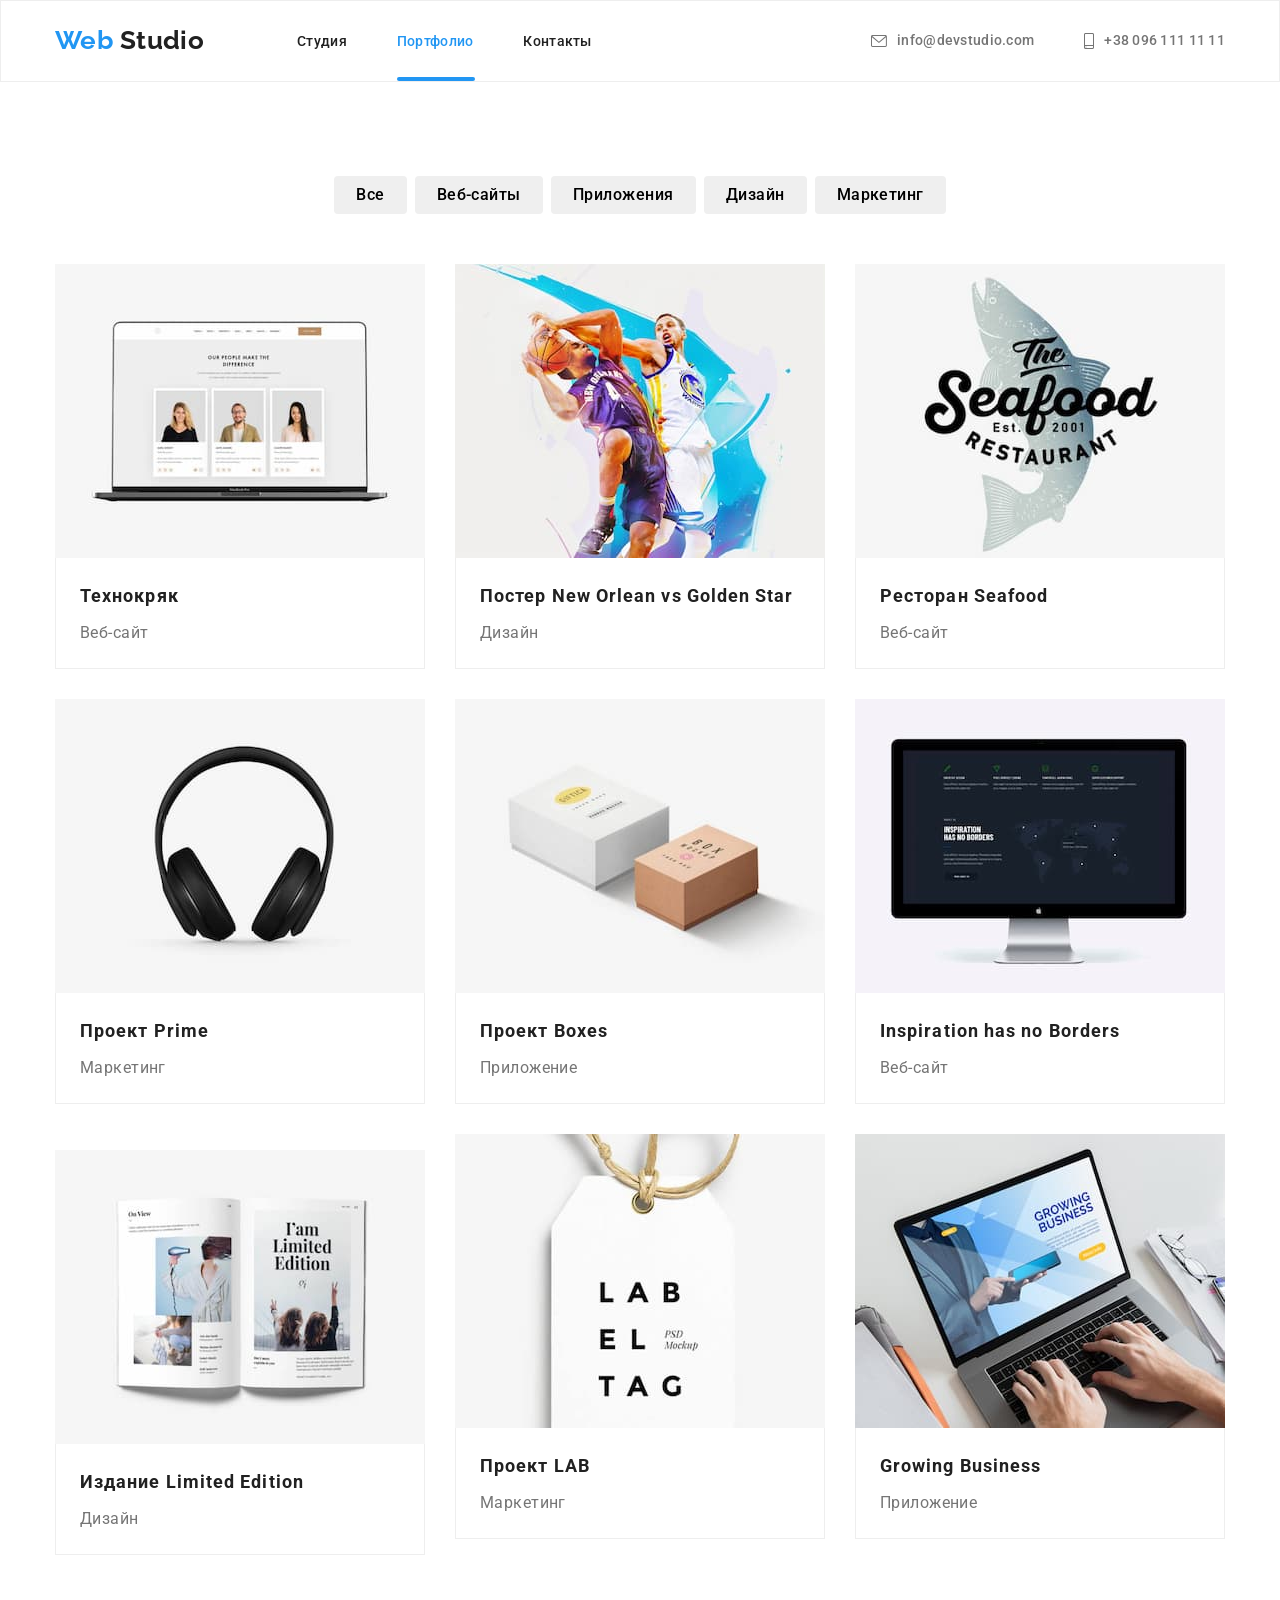
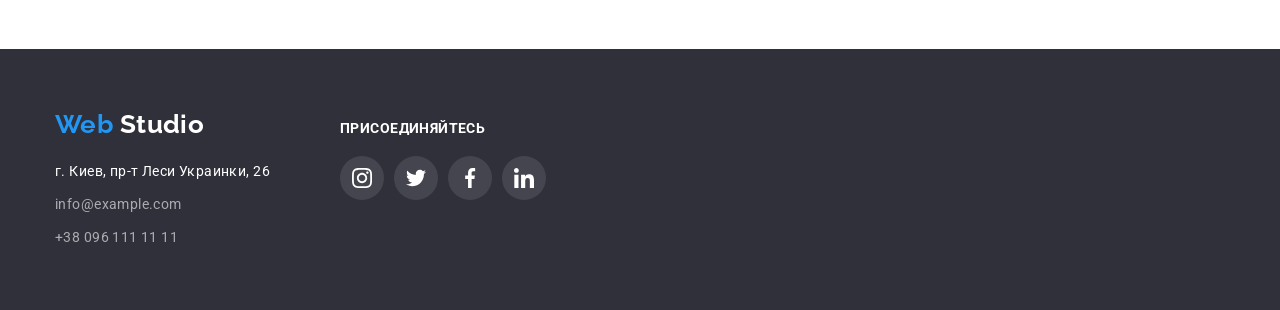
==== commit 3d389148: "result" ====
--- a/portfolio.html
+++ b/portfolio.html
@@ -68,12 +68,14 @@
           <ul class="portfolio-list">
             <li class="portfolio-card">
               <a class="imgbox-section" href="#">
+                <div class="overlay-block">
                 <img src="./images/FP1.jpg" alt="Website" width="370" height="294" />
                 <p class="card-overlay">
                   Ресурс предлагает комплексные предложения с разным уровнем функционала и сервисов.
                   Все это позволит посетителю получить исчерпывающие сведения о компании или частном
                   лице.
                 </p>
+              </div>
                 <div class="image-card">
                   <h2 class="portfolio-title">Технокряк</h2>
                   <p class="photoes-p">Веб-сайт</p>
@@ -82,6 +84,7 @@
             </li>
             <li class="portfolio-card">
               <a class="imgbox-section" href="#">
+                <div class="overlay-block">
                 <img
                   src="./images/FP2.jpg"
                   alt="Poster New Orlean vs Golden Star"
@@ -93,6 +96,7 @@
                   Все это позволит посетителю получить исчерпывающие сведения о компании или частном
                   лице.
                 </p>
+              </div>
                 <div class="image-card">
                   <h2 class="portfolio-title">Постер New Orlean vs Golden Star</h2>
                   <p class="photoes-p">Дизайн</p>
@@ -101,12 +105,14 @@
             </li>
             <li class="portfolio-card">
               <a class="imgbox-section" href="#">
+                <div class="overlay-block">
                 <img src="./images/FP3.jpg" alt="Ресторан Seafood" width="370" height="294" />
                 <p class="card-overlay">
                   Ресурс предлагает комплексные предложения с разным уровнем функционала и сервисов.
                   Все это позволит посетителю получить исчерпывающие сведения о компании или частном
                   лице.
                 </p>
+              </div>
                 <div class="image-card">
                   <h2 class="portfolio-title">Ресторан Seafood</h2>
                   <p class="photoes-p">Веб-сайт</p>
@@ -115,12 +121,14 @@
             </li>
             <li class="portfolio-card">
               <a class="imgbox-section" href="#">
+                <div class="overlay-block">
                 <img src="./images/FP4.jpg" alt="Проект Prime" width="370" height="294" />
                 <p class="card-overlay">
                   Ресурс предлагает комплексные предложения с разным уровнем функционала и сервисов.
                   Все это позволит посетителю получить исчерпывающие сведения о компании или частном
                   лице.
                 </p>
+              </div>
                 <div class="image-card">
                   <h2 class="portfolio-title">Проект Prime</h2>
                   <p class="photoes-p">Маркетинг</p>
@@ -129,12 +137,14 @@
             </li>
             <li class="portfolio-card">
               <a class="imgbox-section" href="#">
+                <div class="overlay-block">
                 <img src="./images/FP5.jpg" alt="Проект Boxes" width="370" height="294" />
                 <p class="card-overlay">
                   Ресурс предлагает комплексные предложения с разным уровнем функционала и сервисов.
                   Все это позволит посетителю получить исчерпывающие сведения о компании или частном
                   лице.
                 </p>
+              </div>
                 <div class="image-card">
                   <h2 class="portfolio-title">Проект Boxes</h2>
                   <p class="photoes-p">Приложение</p>
@@ -143,6 +153,7 @@
             </li>
             <li class="portfolio-card">
               <a class="imgbox-section" href="#">
+                <div class="overlay-block">
                 <img
                   src="./images/FP6.jpg"
                   alt="Inspiration has no Borders"
@@ -154,6 +165,7 @@
                   Все это позволит посетителю получить исчерпывающие сведения о компании или частном
                   лице.
                 </p>
+              </div>
                 <div class="image-card">
                   <h2 class="portfolio-title">Inspiration has no Borders</h2>
                   <p class="photoes-p">Веб-сайт</p>
@@ -162,12 +174,15 @@
             </li>
             <li class="portfolio-card">
               <a class="imgbox-section" href="#">
+                <div class="overlay-block">
+                <div class="overlay-block">
                 <img src="./images/FP7.jpg" alt="Limited Edition" width="370" height="294" />
                 <p class="card-overlay">
                   Ресурс предлагает комплексные предложения с разным уровнем функционала и сервисов.
                   Все это позволит посетителю получить исчерпывающие сведения о компании или частном
                   лице.
                 </p>
+              </div>
                 <div class="image-card">
                   <h2 class="portfolio-title">Издание Limited Edition</h2>
                   <p class="photoes-p">Дизайн</p>
@@ -176,12 +191,14 @@
             </li>
             <li class="portfolio-card">
               <a class="imgbox-section" href="#">
+                <div class="overlay-block">
                 <img src="./images/FP8.jpg" alt="LAB" width="370" height="294" />
                 <p class="card-overlay">
                   Ресурс предлагает комплексные предложения с разным уровнем функционала и сервисов.
                   Все это позволит посетителю получить исчерпывающие сведения о компании или частном
                   лице.
                 </p>
+              </div>
                 <div class="image-card">
                   <h2 class="portfolio-title">Проект LAB</h2>
                   <p class="photoes-p">Маркетинг</p>
@@ -190,12 +207,14 @@
             </li>
             <li class="portfolio-card">
               <a class="imgbox-section" href="#">
+                <div class="overlay-block">
                 <img src="./images/FP9.jpg" alt="Growing Business" width="370" height="294" />
                 <p class="card-overlay">
                   Ресурс предлагает комплексные предложения с разным уровнем функционала и сервисов.
                   Все это позволит посетителю получить исчерпывающие сведения о компании или частном
                   лице.
                 </p>
+              </div>
                 <div class="image-card">
                   <h2 class="portfolio-title">Growing Business</h2>
                   <p class="photoes-p">Приложение</p>
@@ -243,8 +262,6 @@
           <div class="social-footer">
             <p class="social-p">присоединяйтесь</p>
             <ul class="social-list">
-              <li class="social-item"></li>
-              <li class="social-item"></li>
               <li class="social-item">
                 <a class="social-link" href="instagram.com">
                   <svg class="social-icon" width="20" height="20">
--- a/css/style.css
+++ b/css/style.css
@@ -126,7 +126,7 @@
 content: '';
 background-color: var(--accent-color);
 border-radius: 2px;
-margin-top: 28px;
+margin-top: 29px;
 }
 
 .in-nav-list.current.portfolio::after{
@@ -487,11 +487,15 @@
 
 .imgbox-section {
 text-decoration: none;
-display: block;
+display: inline-block;
 
 transition: box-shadow 250ms cubic-bezier(0.4, 0, 0.2, 1);
 }
 
+.overlay-block{
+  position: relative;
+  overflow: hidden;
+}
 .card-overlay{
 position: absolute;
 top: 0;
